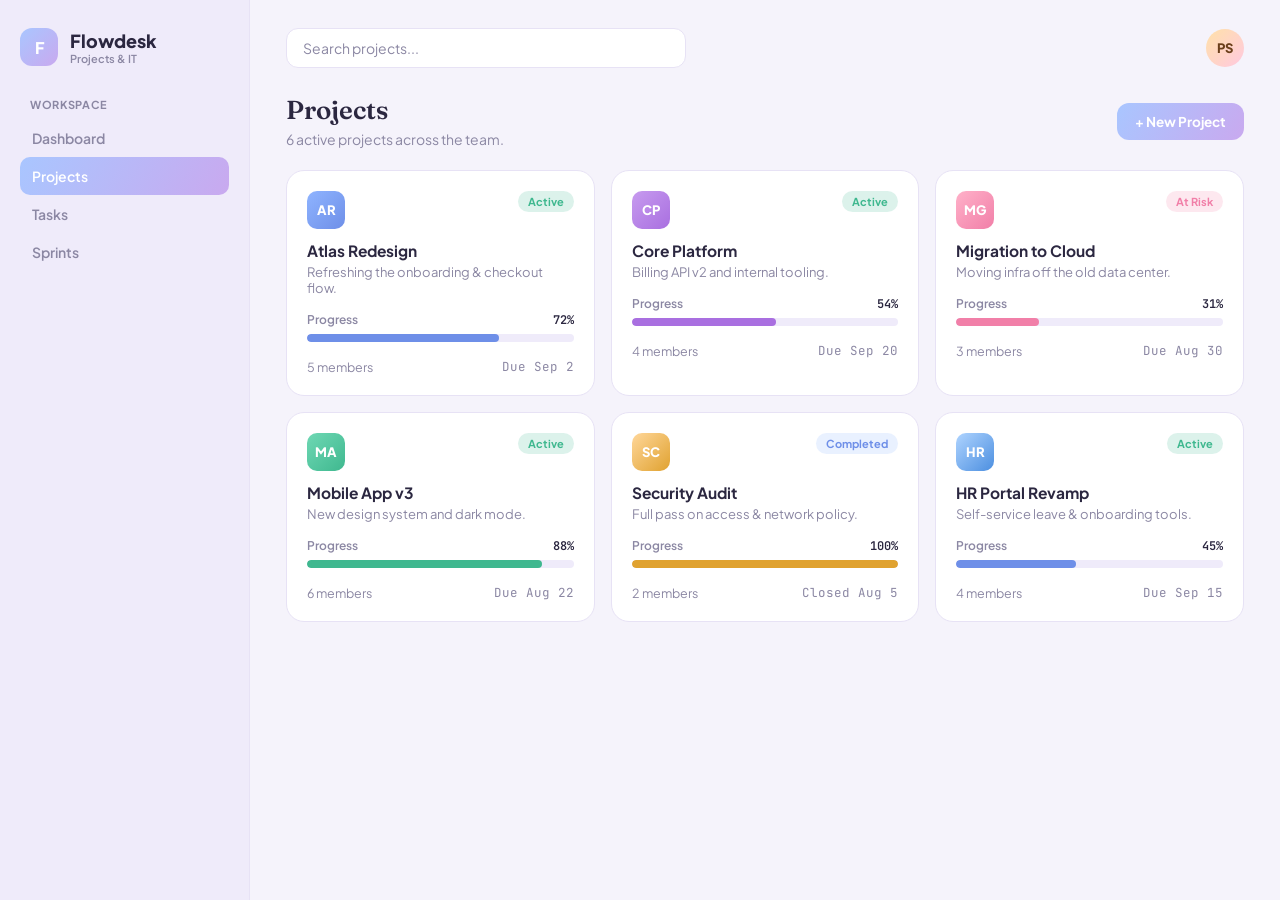
==== Final Assignemtn WEB/project.html @ 11d59df9 "Add files via upload" ====
<!DOCTYPE html>
<html lang="en">
<head>
<meta charset="UTF-8">
<meta name="viewport" content="width=device-width, initial-scale=1.0">
<title>Projects — Flowdesk</title>
<link rel="preconnect" href="https://fonts.googleapis.com">
<link href="https://fonts.googleapis.com/css2?family=Fraunces:opsz,wght@9..144,600&family=Plus+Jakarta+Sans:wght@400;500;600;700;800&family=JetBrains+Mono:wght@400;600&display=swap" rel="stylesheet">
</head>
<style>
 
  /* Same palette as the dashboard, so both pages match. */
  :root{
    --bg:        #F5F3FB;
    --bg-2:      #EFEBFA;
    --card:      #FFFFFF;
    --ink:       #2B2740;
    --muted:     #8B87A3;
    --line:      #E7E2F5;
 
    --blue:      #6E8FE8;
    --blue-soft: #A9C6FF;
    --purple:    #A96FE0;
    --purple-soft:#C9A9EF;
    --pink:      #F17FA8;
    --pink-soft: #FFC9E0;
    --mint:      #3FB88F;
    --mint-soft: #AEEBD4;
    --amber:     #E0A230;
    --amber-soft:#FFE1A8;
  }
 
  *{ box-sizing: border-box; margin: 0; padding: 0; }
 
  body{
    font-family: 'Plus Jakarta Sans', sans-serif;
    background: var(--bg);
    color: var(--ink);
    display: flex;
    min-height: 100vh;
  }
 
  /* ============ SIDEBAR (same as dashboard) ============ */
  .sidebar{
    width: 250px;
    flex-shrink: 0;
    padding: 28px 20px;
    border-right: 1px solid var(--line);
    background: var(--bg-2);
  }
 
  .brand{ display: flex; align-items: center; gap: 12px; margin-bottom: 32px; }
 
  .brand-mark{
    width: 38px; height: 38px;
    border-radius: 12px;
    background: linear-gradient(135deg, var(--blue-soft), var(--purple-soft));
    color: #fff; font-weight: 800;
    display: flex; align-items: center; justify-content: center;
  }
 
  .brand-name{ font-size: 18px; font-weight: 800; }
  .brand-sub{ font-size: 11px; color: var(--muted); font-weight: 600; }
 
  .nav-label{
    font-size: 11px; text-transform: uppercase; letter-spacing: 0.06em;
    color: var(--muted); font-weight: 700; margin: 20px 10px 8px;
  }
  .nav-label:first-of-type{ margin-top: 0; }
 
  .nav-item{
    display: flex; align-items: center; gap: 10px;
    padding: 10px 12px; border-radius: 10px;
    color: var(--muted); font-size: 14px; font-weight: 600;
    text-decoration: none;
  }
 
  .nav-item.active{
    background: linear-gradient(120deg, var(--blue-soft), var(--purple-soft));
    color: #fff;
  }
 
  .nav-item .badge{
    margin-left: auto; font-size: 11px; font-weight: 700;
    padding: 2px 8px; border-radius: 20px;
    background: var(--mint-soft); color: #1a5c46;
  }
  .nav-item.active .badge{ background: rgba(255,255,255,0.35); color: #fff; }
 
  /* ============ MAIN ============ */
  main{ flex: 1; padding: 28px 36px 48px; max-width: 1200px; }
 
  .topbar{ display: flex; align-items: center; gap: 16px; margin-bottom: 26px; }
 
  .search{
    flex: 1; max-width: 400px;
    background: var(--card); border: 1px solid var(--line);
    border-radius: 12px; padding: 10px 16px;
    color: var(--muted); font-size: 14px;
  }
 
  .avatar{
    margin-left: auto; width: 38px; height: 38px; border-radius: 50%;
    background: linear-gradient(135deg, var(--amber-soft), var(--pink-soft));
    display: flex; align-items: center; justify-content: center;
    font-weight: 800; font-size: 13px; color: #6b3f1a;
  }
 
  .page-head{
    display: flex; align-items: center; justify-content: space-between;
    margin-bottom: 22px; flex-wrap: wrap; gap: 12px;
  }
 
  .page-title{ font-family: 'Fraunces', serif; font-weight: 600; font-size: 26px; }
  .page-sub{ color: var(--muted); font-size: 14px; margin-top: 4px; }
 
  .new-btn{
    background: linear-gradient(120deg, var(--blue-soft), var(--purple-soft));
    color: #fff; font-weight: 700; font-size: 13.5px;
    padding: 10px 18px; border-radius: 12px;
    text-decoration: none;
  }
 
  /* ============ PROJECT CARDS ============ */
  .project-grid{
    display: grid;
    grid-template-columns: repeat(3, 1fr);
    gap: 16px;
  }
 
  .project-card{
    background: var(--card);
    border: 1px solid var(--line);
    border-radius: 18px;
    padding: 20px;
  }
 
  .project-top{
    display: flex; align-items: flex-start; justify-content: space-between;
    margin-bottom: 12px;
  }
 
  .project-icon{
    width: 38px; height: 38px; border-radius: 10px;
    display: flex; align-items: center; justify-content: center;
    color: #fff; font-weight: 800; font-size: 13px;
  }
 
  .tag{
    font-size: 11px; font-weight: 700; padding: 4px 10px; border-radius: 20px;
  }
  .tag-active{ background: rgba(63,184,143,0.18); color: var(--mint); }
  .tag-risk{ background: rgba(241,127,168,0.18); color: var(--pink); }
  .tag-done{ background: rgba(169,198,255,0.25); color: var(--blue); }
 
  .project-name{ font-weight: 700; font-size: 15.5px; margin-bottom: 4px; }
  .project-desc{ color: var(--muted); font-size: 13px; margin-bottom: 16px; }
 
  .progress-label{
    display: flex; justify-content: space-between;
    font-size: 12px; color: var(--muted); font-weight: 600; margin-bottom: 6px;
  }
  .progress-label .pct{ font-family: 'JetBrains Mono'; color: var(--ink); }
 
  .progress-track{
    height: 8px; border-radius: 20px; background: var(--bg-2); overflow: hidden;
  }
  .progress-fill{ height: 100%; border-radius: 20px; }
 
  .project-foot{
    display: flex; align-items: center; justify-content: space-between;
    margin-top: 16px; font-size: 12.5px; color: var(--muted);
  }
 
  .project-foot .due{ font-family: 'JetBrains Mono'; }
 
  @media (max-width: 1000px){ .project-grid{ grid-template-columns: repeat(2, 1fr); } }
  @media (max-width: 700px){
    .sidebar{ display: none; }
    main{ padding: 20px; }
    .project-grid{ grid-template-columns: 1fr; }
  }
</style>
<body>

<aside class="sidebar">
  <div class="brand">
    <div class="brand-mark">F</div>
    <div>
      <div class="brand-name">Flowdesk</div>
      <div class="brand-sub">Projects &amp; IT</div>
    </div>
  </div>

  <div class="nav-label">Workspace</div>
  <a class="nav-item" href="flowdesk-simple.html">Dashboard</a>
  <a class="nav-item active" href="project.html">Projects</a>
  <a class="nav-item" href="tasks.html">Tasks</a>
  <a class="nav-item" href="sprints.html">Sprints</a>
</aside>

<main>

  <div class="topbar">
    <div class="search">Search projects...</div>
    <div class="avatar">PS</div>
  </div>

  <div class="page-head">
    <div>
      <div class="page-title">Projects</div>
      <div class="page-sub">6 active projects across the team.</div>
    </div>
    <a class="new-btn" href="#">+ New Project</a>
  </div>

  <div class="project-grid">

    <div class="project-card">
      <div class="project-top">
        <div class="project-icon" style="background:linear-gradient(135deg,#8FB4FF,#6E8FE8);">AR</div>
        <span class="tag tag-active">Active</span>
      </div>
      <div class="project-name">Atlas Redesign</div>
      <div class="project-desc">Refreshing the onboarding &amp; checkout flow.</div>
      <div class="progress-label"><span>Progress</span><span class="pct">72%</span></div>
      <div class="progress-track"><div class="progress-fill" style="width:72%; background:var(--blue);"></div></div>
      <div class="project-foot"><span>5 members</span><span class="due">Due Sep 2</span></div>
    </div>

    <div class="project-card">
      <div class="project-top">
        <div class="project-icon" style="background:linear-gradient(135deg,#C79BEF,#A96FE0);">CP</div>
        <span class="tag tag-active">Active</span>
      </div>
      <div class="project-name">Core Platform</div>
      <div class="project-desc">Billing API v2 and internal tooling.</div>
      <div class="progress-label"><span>Progress</span><span class="pct">54%</span></div>
      <div class="progress-track"><div class="progress-fill" style="width:54%; background:var(--purple);"></div></div>
      <div class="project-foot"><span>4 members</span><span class="due">Due Sep 20</span></div>
    </div>

    <div class="project-card">
      <div class="project-top">
        <div class="project-icon" style="background:linear-gradient(135deg,#FFB1C9,#F17FA8);">MG</div>
        <span class="tag tag-risk">At Risk</span>
      </div>
      <div class="project-name">Migration to Cloud</div>
      <div class="project-desc">Moving infra off the old data center.</div>
      <div class="progress-label"><span>Progress</span><span class="pct">31%</span></div>
      <div class="progress-track"><div class="progress-fill" style="width:31%; background:var(--pink);"></div></div>
      <div class="project-foot"><span>3 members</span><span class="due">Due Aug 30</span></div>
    </div>

    <div class="project-card">
      <div class="project-top">
        <div class="project-icon" style="background:linear-gradient(135deg,#6FD8B4,#3FB88F);">MA</div>
        <span class="tag tag-active">Active</span>
      </div>
      <div class="project-name">Mobile App v3</div>
      <div class="project-desc">New design system and dark mode.</div>
      <div class="progress-label"><span>Progress</span><span class="pct">88%</span></div>
      <div class="progress-track"><div class="progress-fill" style="width:88%; background:var(--mint);"></div></div>
      <div class="project-foot"><span>6 members</span><span class="due">Due Aug 22</span></div>
    </div>

    <div class="project-card">
      <div class="project-top">
        <div class="project-icon" style="background:linear-gradient(135deg,#FFD79A,#E0A230);">SC</div>
        <span class="tag tag-done">Completed</span>
      </div>
      <div class="project-name">Security Audit</div>
      <div class="project-desc">Full pass on access &amp; network policy.</div>
      <div class="progress-label"><span>Progress</span><span class="pct">100%</span></div>
      <div class="progress-track"><div class="progress-fill" style="width:100%; background:var(--amber);"></div></div>
      <div class="project-foot"><span>2 members</span><span class="due">Closed Aug 5</span></div>
    </div>

    <div class="project-card">
      <div class="project-top">
        <div class="project-icon" style="background:linear-gradient(135deg,#AFD4FF,#4C8FE0);">HR</div>
        <span class="tag tag-active">Active</span>
      </div>
      <div class="project-name">HR Portal Revamp</div>
      <div class="project-desc">Self-service leave &amp; onboarding tools.</div>
      <div class="progress-label"><span>Progress</span><span class="pct">45%</span></div>
      <div class="progress-track"><div class="progress-fill" style="width:45%; background:var(--blue);"></div></div>
      <div class="project-foot"><span>4 members</span><span class="due">Due Sep 15</span></div>
    </div>

  </div>

</main>
</body>
</html>
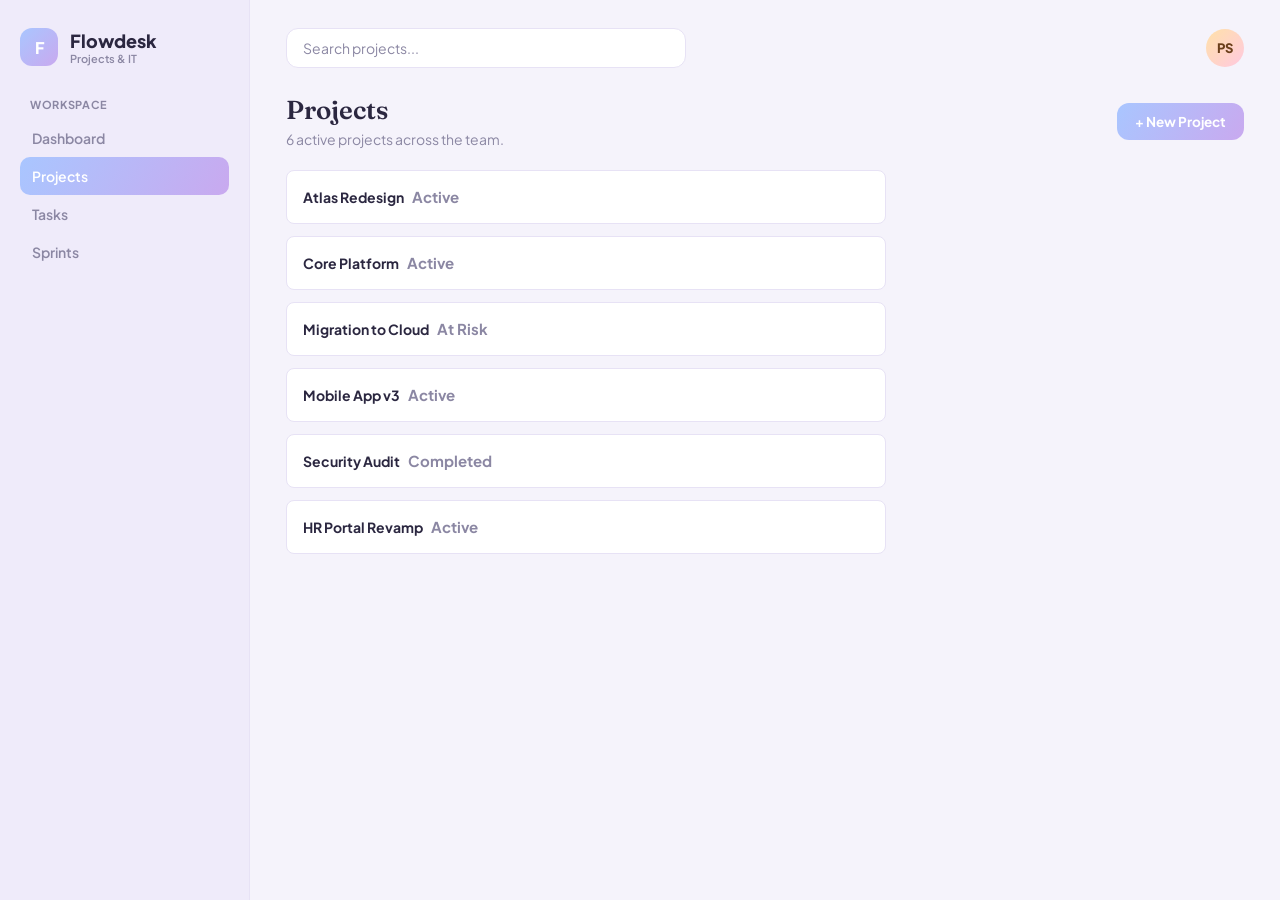
==== commit 956c23d7: "Add files via upload" ====
--- a/Final Assignemtn WEB/project.html
+++ b/Final Assignemtn WEB/project.html
@@ -123,63 +123,55 @@
  
   /* ============ PROJECT CARDS ============ */
   .project-grid{
-    display: grid;
-    grid-template-columns: repeat(3, 1fr);
-    gap: 16px;
+    display: flex;
+    flex-direction: column;
+    gap: 12px;
+    max-width: 600px;
   }
  
   .project-card{
     background: var(--card);
     border: 1px solid var(--line);
-    border-radius: 18px;
-    padding: 20px;
+    border-radius: 8px;
+    padding: 14px 16px;
+    font-size: 13px;
+    line-height: 1.6;
   }
  
   .project-top{
-    display: flex; align-items: flex-start; justify-content: space-between;
-    margin-bottom: 12px;
+    display: none;
   }
  
   .project-icon{
-    width: 38px; height: 38px; border-radius: 10px;
-    display: flex; align-items: center; justify-content: center;
-    color: #fff; font-weight: 800; font-size: 13px;
+    display: none;
   }
  
   .tag{
-    font-size: 11px; font-weight: 700; padding: 4px 10px; border-radius: 20px;
-  }
-  .tag-active{ background: rgba(63,184,143,0.18); color: var(--mint); }
-  .tag-risk{ background: rgba(241,127,168,0.18); color: var(--pink); }
-  .tag-done{ background: rgba(169,198,255,0.25); color: var(--blue); }
- 
-  .project-name{ font-weight: 700; font-size: 15.5px; margin-bottom: 4px; }
-  .project-desc{ color: var(--muted); font-size: 13px; margin-bottom: 16px; }
+    font-size: 15px; font-weight: 700; padding: 0px; margin-left: 6px; border-radius: 0px; background: none; color: var(--muted);
+  }
+  .tag-active{ background: none }
+  .tag-risk{ background: none }
+  .tag-done{ background: none }
+ 
+  .project-name{ font-weight: 700; font-size: 14px; margin-bottom: 2px; display: inline; }
+  .project-desc{ color: var(--muted); font-size: 12px; margin-bottom: 8px; display: block; }
  
   .progress-label{
-    display: flex; justify-content: space-between;
-    font-size: 12px; color: var(--muted); font-weight: 600; margin-bottom: 6px;
+    display: none;
   }
   .progress-label .pct{ font-family: 'JetBrains Mono'; color: var(--ink); }
  
   .progress-track{
-    height: 8px; border-radius: 20px; background: var(--bg-2); overflow: hidden;
+    display: none;
   }
   .progress-fill{ height: 100%; border-radius: 20px; }
  
   .project-foot{
-    display: flex; align-items: center; justify-content: space-between;
-    margin-top: 16px; font-size: 12.5px; color: var(--muted);
+    display: inline;
+    font-size: 12px; color: var(--muted);
   }
  
   .project-foot .due{ font-family: 'JetBrains Mono'; }
- 
-  @media (max-width: 1000px){ .project-grid{ grid-template-columns: repeat(2, 1fr); } }
-  @media (max-width: 700px){
-    .sidebar{ display: none; }
-    main{ padding: 20px; }
-    .project-grid{ grid-template-columns: 1fr; }
-  }
 </style>
 <body>
 
@@ -217,75 +209,27 @@
   <div class="project-grid">
 
     <div class="project-card">
-      <div class="project-top">
-        <div class="project-icon" style="background:linear-gradient(135deg,#8FB4FF,#6E8FE8);">AR</div>
-        <span class="tag tag-active">Active</span>
-      </div>
-      <div class="project-name">Atlas Redesign</div>
-      <div class="project-desc">Refreshing the onboarding &amp; checkout flow.</div>
-      <div class="progress-label"><span>Progress</span><span class="pct">72%</span></div>
-      <div class="progress-track"><div class="progress-fill" style="width:72%; background:var(--blue);"></div></div>
-      <div class="project-foot"><span>5 members</span><span class="due">Due Sep 2</span></div>
-    </div>
-
-    <div class="project-card">
-      <div class="project-top">
-        <div class="project-icon" style="background:linear-gradient(135deg,#C79BEF,#A96FE0);">CP</div>
-        <span class="tag tag-active">Active</span>
-      </div>
-      <div class="project-name">Core Platform</div>
-      <div class="project-desc">Billing API v2 and internal tooling.</div>
-      <div class="progress-label"><span>Progress</span><span class="pct">54%</span></div>
-      <div class="progress-track"><div class="progress-fill" style="width:54%; background:var(--purple);"></div></div>
-      <div class="project-foot"><span>4 members</span><span class="due">Due Sep 20</span></div>
-    </div>
-
-    <div class="project-card">
-      <div class="project-top">
-        <div class="project-icon" style="background:linear-gradient(135deg,#FFB1C9,#F17FA8);">MG</div>
-        <span class="tag tag-risk">At Risk</span>
-      </div>
-      <div class="project-name">Migration to Cloud</div>
-      <div class="project-desc">Moving infra off the old data center.</div>
-      <div class="progress-label"><span>Progress</span><span class="pct">31%</span></div>
-      <div class="progress-track"><div class="progress-fill" style="width:31%; background:var(--pink);"></div></div>
-      <div class="project-foot"><span>3 members</span><span class="due">Due Aug 30</span></div>
-    </div>
-
-    <div class="project-card">
-      <div class="project-top">
-        <div class="project-icon" style="background:linear-gradient(135deg,#6FD8B4,#3FB88F);">MA</div>
-        <span class="tag tag-active">Active</span>
-      </div>
-      <div class="project-name">Mobile App v3</div>
-      <div class="project-desc">New design system and dark mode.</div>
-      <div class="progress-label"><span>Progress</span><span class="pct">88%</span></div>
-      <div class="progress-track"><div class="progress-fill" style="width:88%; background:var(--mint);"></div></div>
-      <div class="project-foot"><span>6 members</span><span class="due">Due Aug 22</span></div>
-    </div>
-
-    <div class="project-card">
-      <div class="project-top">
-        <div class="project-icon" style="background:linear-gradient(135deg,#FFD79A,#E0A230);">SC</div>
-        <span class="tag tag-done">Completed</span>
-      </div>
-      <div class="project-name">Security Audit</div>
-      <div class="project-desc">Full pass on access &amp; network policy.</div>
-      <div class="progress-label"><span>Progress</span><span class="pct">100%</span></div>
-      <div class="progress-track"><div class="progress-fill" style="width:100%; background:var(--amber);"></div></div>
-      <div class="project-foot"><span>2 members</span><span class="due">Closed Aug 5</span></div>
-    </div>
-
-    <div class="project-card">
-      <div class="project-top">
-        <div class="project-icon" style="background:linear-gradient(135deg,#AFD4FF,#4C8FE0);">HR</div>
-        <span class="tag tag-active">Active</span>
-      </div>
-      <div class="project-name">HR Portal Revamp</div>
-      <div class="project-desc">Self-service leave &amp; onboarding tools.</div>
-      <div class="progress-label"><span>Progress</span><span class="pct">45%</span></div>
-      <div class="progress-track"><div class="progress-fill" style="width:45%; background:var(--blue);"></div></div>
-      <div class="project-foot"><span>4 members</span><span class="due">Due Sep 15</span></div>
+      <span class="project-name">Atlas Redesign</span> <span class="tag tag-active">Active</span> 
+    </div>
+
+    <div class="project-card">
+      <span class="project-name">Core Platform</span> <span class="tag tag-active">Active</span>
+    </div>
+
+    <div class="project-card">
+      <span class="project-name">Migration to Cloud</span> <span class="tag tag-risk">At Risk</span>
+    </div>
+
+    <div class="project-card">
+      <span class="project-name">Mobile App v3</span> <span class="tag tag-active">Active</span>
+    </div>
+
+    <div class="project-card">
+      <span class="project-name">Security Audit</span> <span class="tag tag-done">Completed</span>
+    </div>
+
+    <div class="project-card">
+      <span class="project-name">HR Portal Revamp</span> <span class="tag tag-active">Active</span>
     </div>
 
   </div>
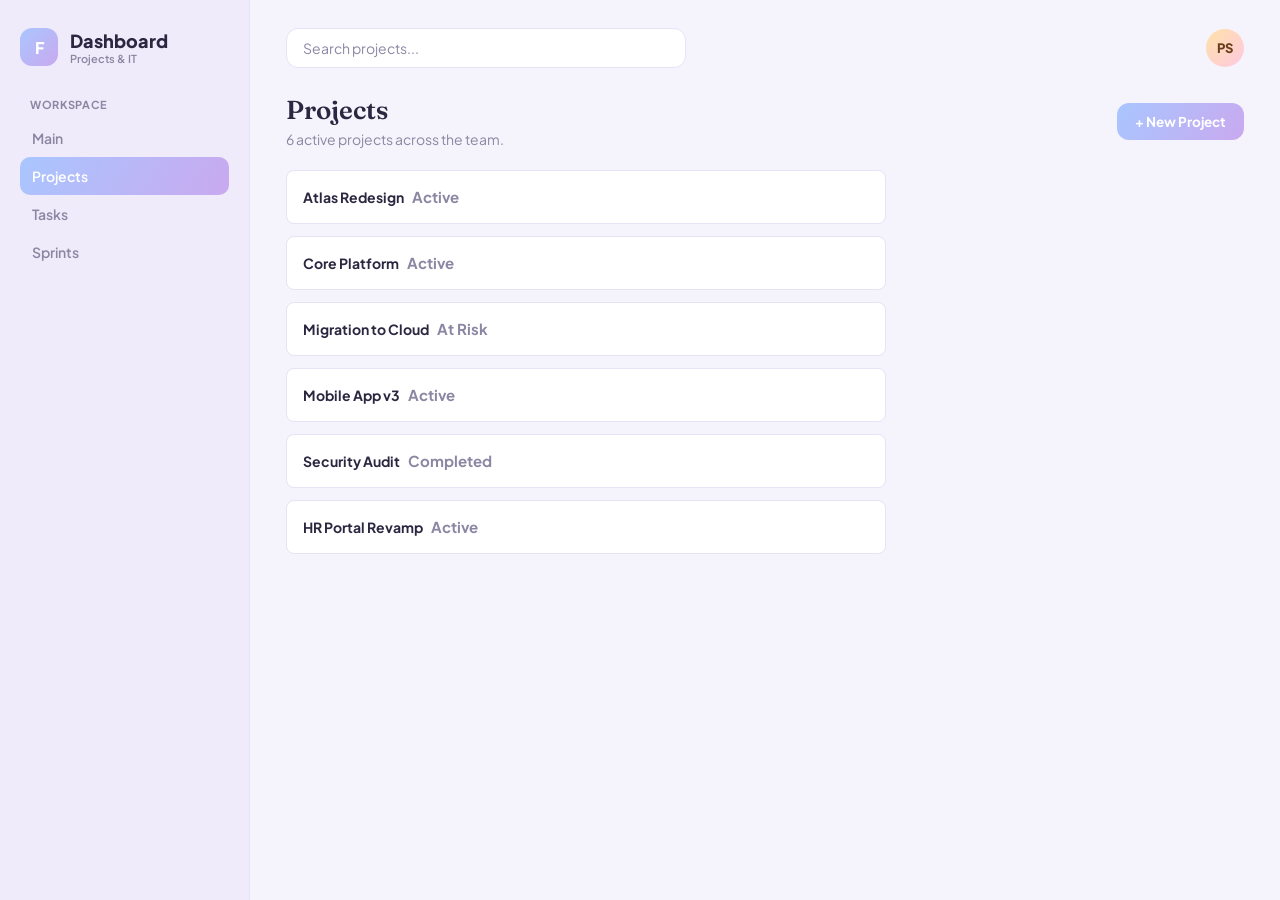
==== commit a15c7b90: "Add files via upload" ====
--- a/Final Assignemtn WEB/project.html
+++ b/Final Assignemtn WEB/project.html
@@ -179,13 +179,13 @@
   <div class="brand">
     <div class="brand-mark">F</div>
     <div>
-      <div class="brand-name">Flowdesk</div>
+      <div class="brand-name">Dashboard</div>
       <div class="brand-sub">Projects &amp; IT</div>
     </div>
   </div>
 
   <div class="nav-label">Workspace</div>
-  <a class="nav-item" href="flowdesk-simple.html">Dashboard</a>
+  <a class="nav-item" href="flowdesk-simple.html">Main</a>
   <a class="nav-item active" href="project.html">Projects</a>
   <a class="nav-item" href="tasks.html">Tasks</a>
   <a class="nav-item" href="sprints.html">Sprints</a>
